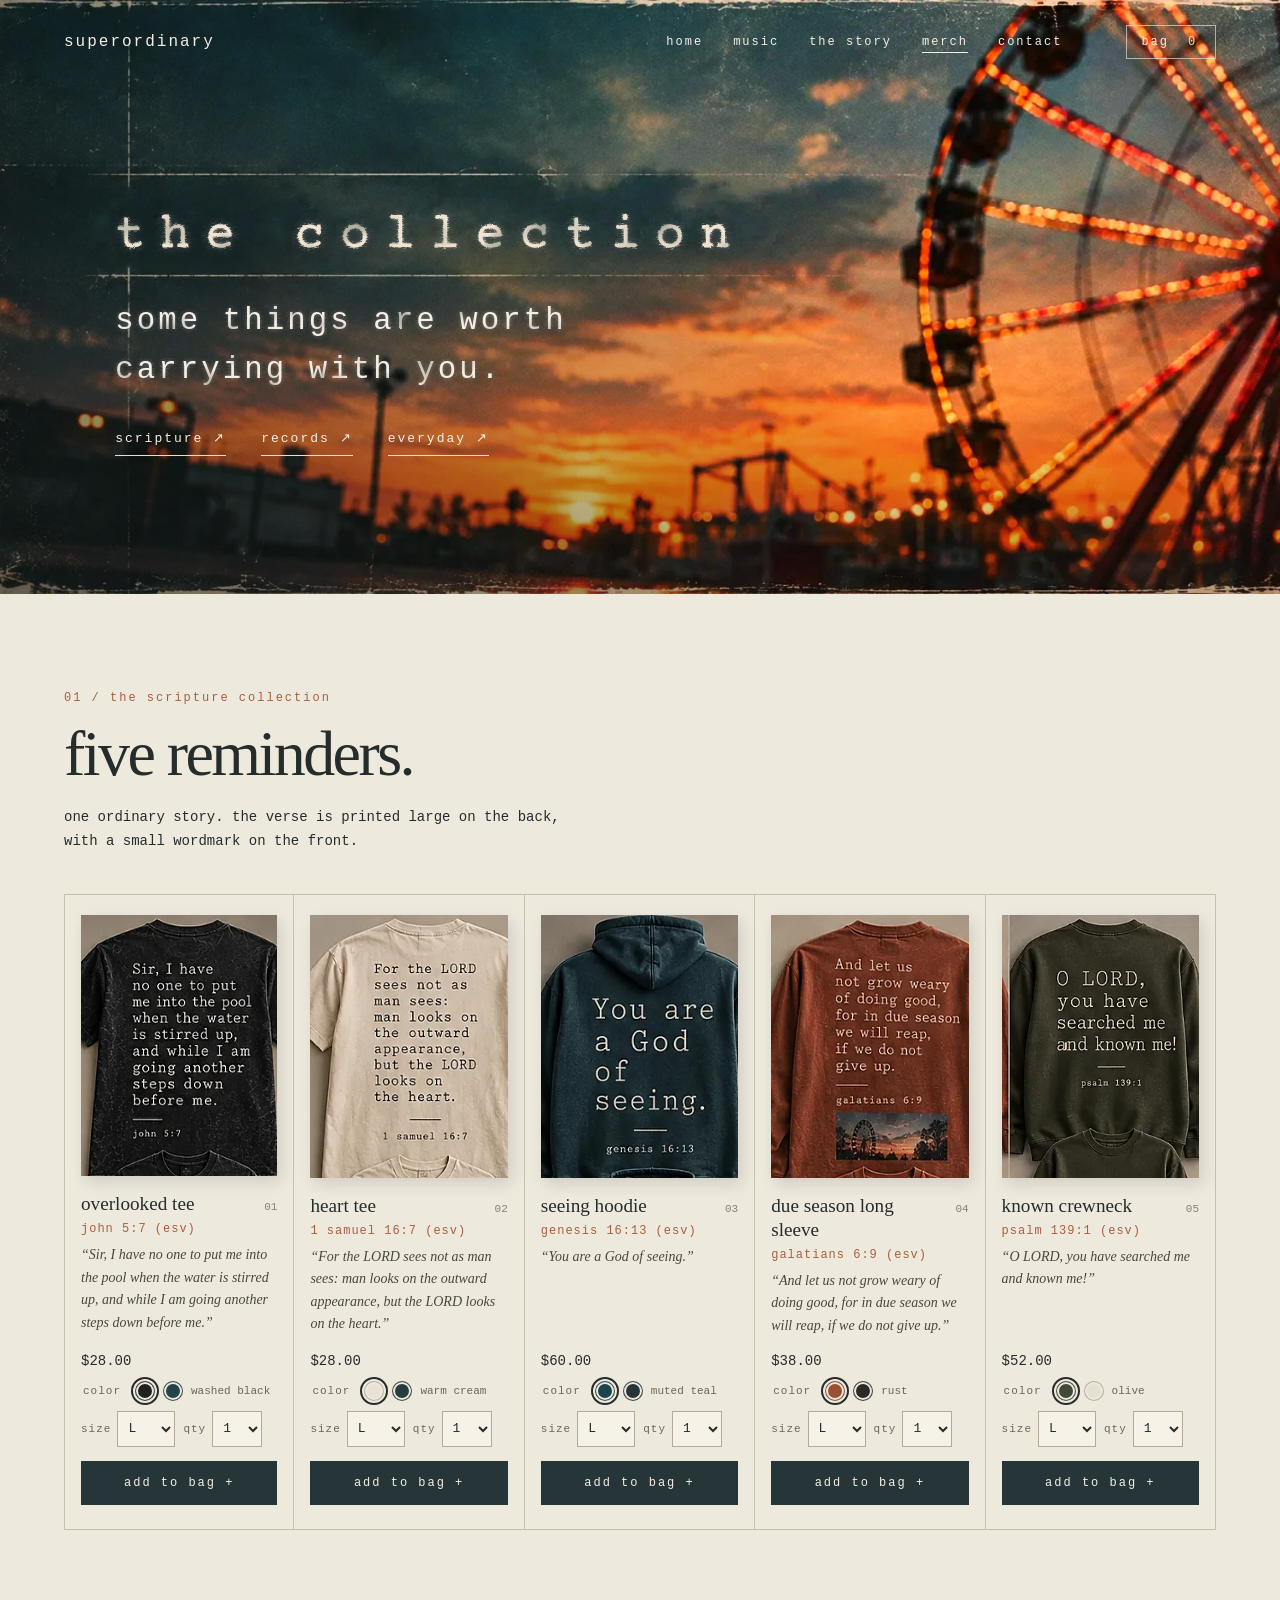
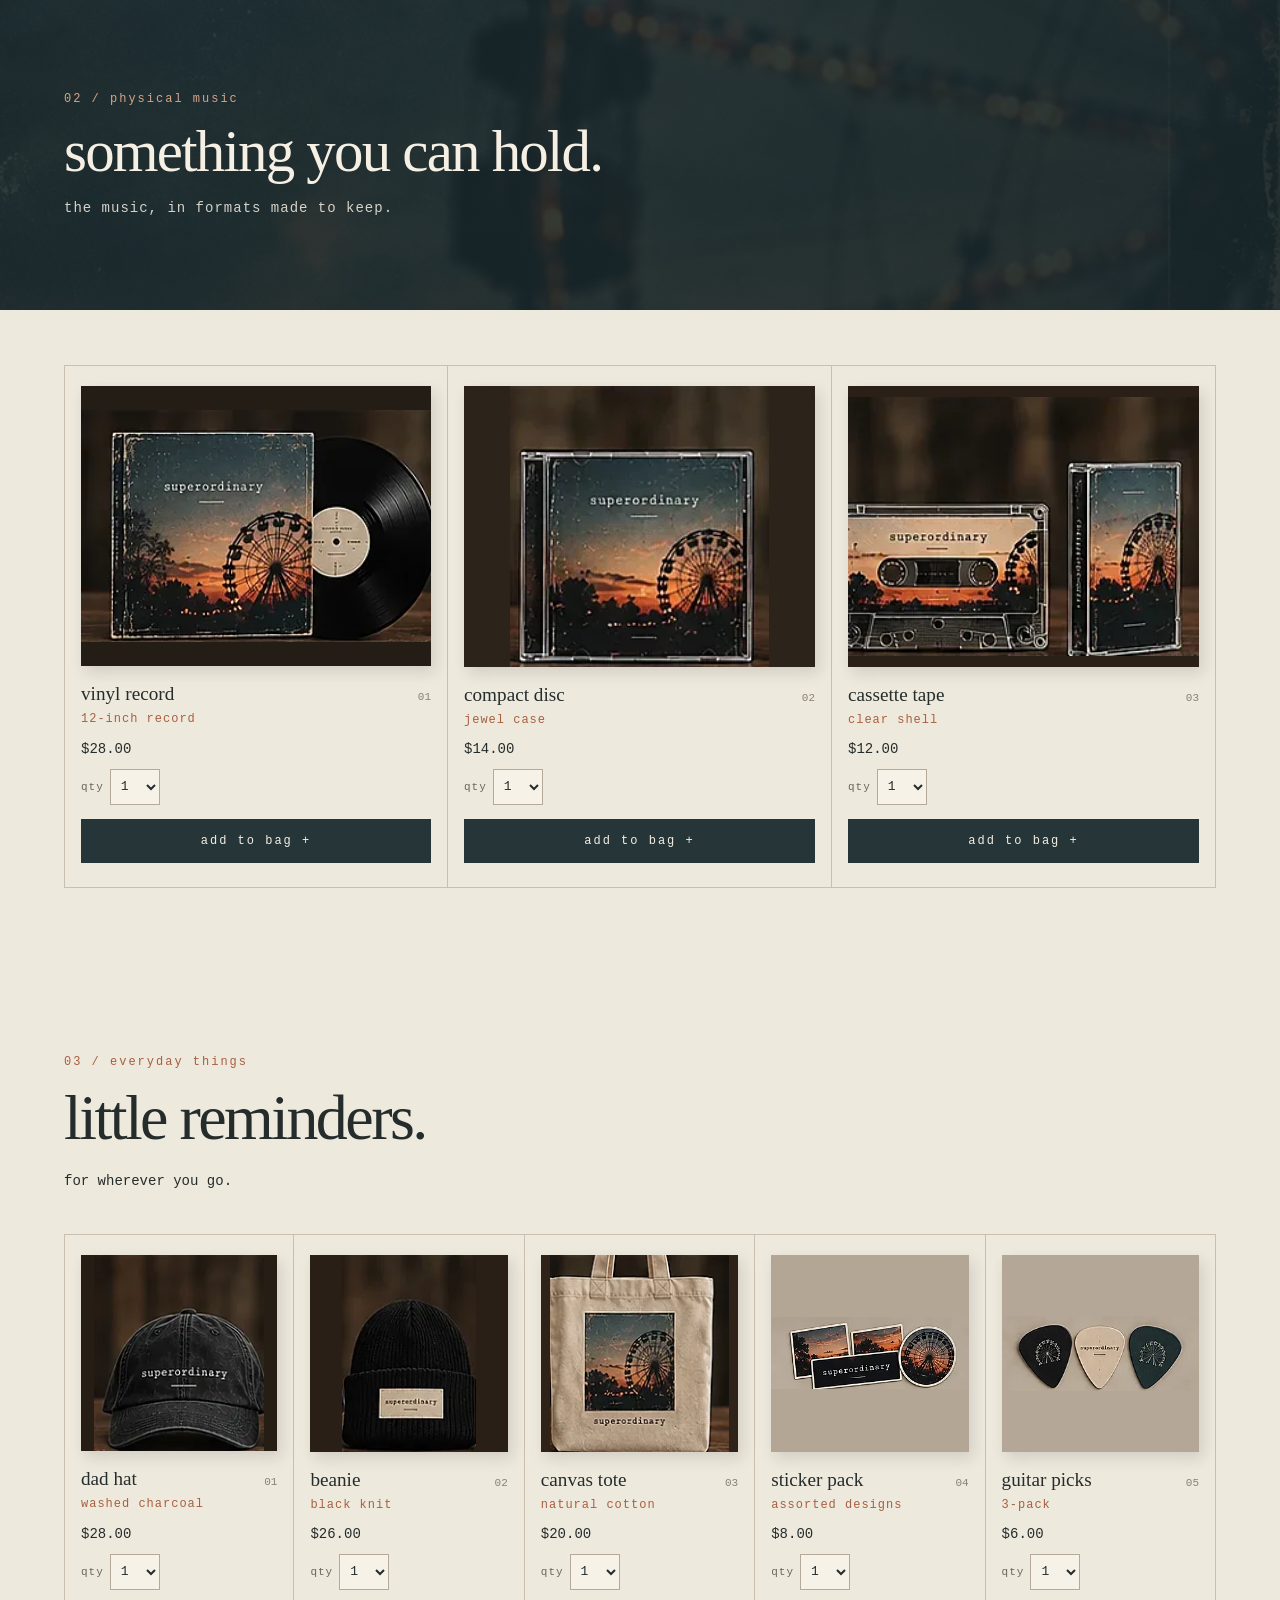
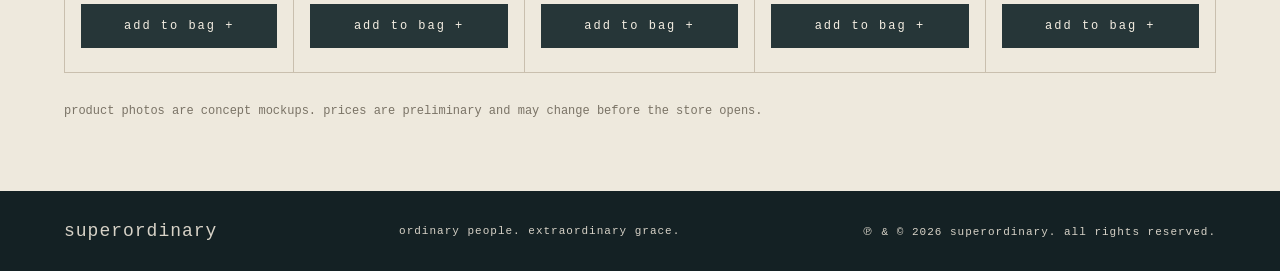
==== merch/index.html @ 072ef07f "Add /merch storefront page - merch/index.html reuses the site nav, hero (photo, ink title,   twinkle" ====
<!doctype html>
<html lang="en"><head><meta charset="utf-8"><meta name="viewport" content="width=device-width,initial-scale=1"><meta name="theme-color" content="#202b2d"><meta name="description" content="superordinary merch: scripture apparel, vinyl, CDs, cassettes and everyday things. ordinary people. extraordinary grace."><title>merch | superordinary</title><link rel="canonical" href="https://superordinarymusic.com/merch/"><meta property="og:type" content="website"><meta property="og:site_name" content="superordinary"><meta property="og:title" content="merch | superordinary"><meta property="og:description" content="Scripture apparel, vinyl, CDs, cassettes and everyday things from superordinary."><meta property="og:url" content="https://superordinarymusic.com/merch/"><meta property="og:image" content="https://superordinarymusic.com/assets/og.jpg"><meta property="og:image:width" content="1200"><meta property="og:image:height" content="630"><meta name="twitter:card" content="summary_large_image"><link rel="icon" type="image/png" sizes="32x32" href="../assets/favicon-32.png"><link rel="apple-touch-icon" href="../assets/apple-touch-icon.png"><link rel="stylesheet" href="../styles.css"><link rel="stylesheet" href="merch.css"></head>
<body class="merch-page"><svg width="0" height="0" style="position:absolute" aria-hidden="true" focusable="false"><defs><filter id="ink" x="-8%" y="-45%" width="116%" height="190%" color-interpolation-filters="sRGB"><feTurbulence type="fractalNoise" baseFrequency="0.9" numOctaves="2" seed="4" result="fine"/><feDisplacementMap in="SourceGraphic" in2="fine" scale="2.2" xChannelSelector="R" yChannelSelector="G" result="rough"/><feTurbulence type="fractalNoise" baseFrequency="0.22 1.1" numOctaves="3" seed="7" result="fiber"/><feGaussianBlur in="rough" stdDeviation="1.5" result="b1"/><feDisplacementMap in="b1" in2="fiber" scale="6" xChannelSelector="R" yChannelSelector="G" result="b1d"/><feComponentTransfer in="b1d" result="spread"><feFuncA type="table" tableValues="0 0 .5 .85 1"/></feComponentTransfer><feGaussianBlur in="rough" stdDeviation="4" result="b2"/><feDisplacementMap in="b2" in2="fiber" scale="12" xChannelSelector="G" yChannelSelector="R" result="b2d"/><feComponentTransfer in="b2d" result="seep"><feFuncA type="linear" slope=".42"/></feComponentTransfer><feTurbulence type="fractalNoise" baseFrequency="0.03" numOctaves="1" seed="2" result="patch"/><feColorMatrix in="patch" type="matrix" values="0 0 0 0 0 0 0 0 0 0 0 0 0 0 0 1.5 0 0 0 .2" result="density"/><feMerge result="inked"><feMergeNode in="seep"/><feMergeNode in="spread"/><feMergeNode in="rough"/></feMerge><feComposite in="inked" in2="density" operator="in"/></filter><filter id="ink-sm" x="-5%" y="-40%" width="110%" height="180%" color-interpolation-filters="sRGB"><feTurbulence type="fractalNoise" baseFrequency="0.9" numOctaves="2" seed="9" result="fine"/><feDisplacementMap in="SourceGraphic" in2="fine" scale="1.4" xChannelSelector="R" yChannelSelector="G" result="rough"/><feTurbulence type="fractalNoise" baseFrequency="0.25 1.2" numOctaves="3" seed="3" result="fiber"/><feGaussianBlur in="rough" stdDeviation="2.2" result="b2"/><feDisplacementMap in="b2" in2="fiber" scale="7" xChannelSelector="G" yChannelSelector="R" result="b2d"/><feComponentTransfer in="b2d" result="seep"><feFuncA type="linear" slope=".35"/></feComponentTransfer><feTurbulence type="fractalNoise" baseFrequency="0.04" numOctaves="1" seed="5" result="patch"/><feColorMatrix in="patch" type="matrix" values="0 0 0 0 0 0 0 0 0 0 0 0 0 0 0 1.3 0 0 0 .35" result="density"/><feMerge result="inked"><feMergeNode in="seep"/><feMergeNode in="rough"/></feMerge><feComposite in="inked" in2="density" operator="in"/></filter></defs></svg><a class="skip" href="#collection">skip to merchandise</a>
<header class="hero hero-merch" id="home"><div class="twinkles" aria-hidden="true"></div><nav class="nav" aria-label="Main navigation"><a class="brand-small" href="../">superordinary</a><button class="menu" type="button" aria-label="Toggle navigation" aria-expanded="false">menu +</button><div class="nav-links" id="navlinks"><a href="../#home">home</a><a href="../#music">music</a><a href="../#story">the story</a><a href="./" aria-current="page">merch</a><a href="../#contact">contact</a></div><button id="cart-toggle" class="cart-toggle" type="button" aria-controls="cart-panel" aria-expanded="false">bag <span id="cart-count">0</span><span class="sr-only"> items</span></button></nav><div class="hero-inner"><h1>the collection</h1><p class="hero-sub">some things are worth<br>carrying with you.</p><div class="hero-cta"><a href="#scripture">scripture <span>↗</span></a><a href="#records">records <span>↗</span></a><a href="#everyday">everyday <span>↗</span></a></div></div></header>
<main id="collection">
<section class="paper merch-section" id="scripture" aria-labelledby="scripture-title"><div class="wrap"><div class="section-head"><p class="kicker">01 / the scripture collection</p><h2 id="scripture-title">five reminders.</h2><p>one ordinary story. the verse is printed large on the back, with a small wordmark on the front.</p></div><div class="merch-grid merch-scripture" id="scripture-grid"></div></div></section>
<section class="merch-band" id="records" aria-labelledby="records-title"><div class="wrap"><p class="kicker">02 / physical music</p><h2 id="records-title">something you can hold.</h2><p>the music, in formats made to keep.</p></div></section>
<section class="paper merch-section merch-after-band" aria-label="Physical music"><div class="wrap"><div class="merch-grid merch-music" id="music-grid"></div></div></section>
<section class="paper merch-section" id="everyday" aria-labelledby="everyday-title"><div class="wrap"><div class="section-head"><p class="kicker">03 / everyday things</p><h2 id="everyday-title">little reminders.</h2><p>for wherever you go.</p></div><div class="merch-grid merch-extras" id="extras-grid"></div><p class="merch-note">product photos are concept mockups. prices are preliminary and may change before the store opens.</p></div></section>
</main>
<footer><a href="../">superordinary</a><span>ordinary people. extraordinary grace.</span><span>℗ &amp; © <span id="year"></span> superordinary. all rights reserved.</span></footer>
<div id="scrim" class="scrim" hidden></div>
<aside id="cart-panel" class="cart-panel" role="dialog" aria-modal="true" aria-labelledby="cart-title" aria-hidden="true" inert><div class="cart-head"><h2 id="cart-title">your bag</h2><button id="cart-close" class="icon-button" type="button" aria-label="Close shopping bag">×</button></div><div id="cart-items" class="cart-items"></div><div class="cart-bottom"><div class="subtotal"><span>subtotal</span><strong id="subtotal">$0.00</strong></div><p>the store isn't open yet. checkout is not connected, and no orders or payments are collected.</p><button class="checkout" type="button" disabled>checkout coming soon</button></div></aside>
<p id="cart-status" class="sr-only" role="status" aria-live="polite"></p>
<script src="merch.js"></script><script src="../script.js"></script>
</body></html>
---- styles.css ----
@font-face{font-family:'Courier Prime';src:url('assets/fonts/courier-prime.woff2') format('woff2');font-display:swap}:root{--ink:#252c2c;--paper:#eee9dd;--cream:#f5efe3;--teal:#263638;--rust:#a85f3f;--mono:'Courier New',Courier,monospace}*{box-sizing:border-box}html{scroll-behavior:smooth}body{margin:0;background:var(--paper);color:var(--ink);font-family:Georgia,'Times New Roman',serif}a{color:inherit}button{font:inherit}.skip{position:absolute;top:-100px;left:12px;background:white;padding:10px;z-index:20}.skip:focus{top:12px}.wrap{width:min(1160px,90%);margin:auto}.hero{min-height:720px;height:92vh;max-height:1000px;position:relative;color:#f4eee4;background:linear-gradient(90deg,rgba(17,32,34,.5),rgba(17,32,34,.18) 45%,rgba(19,28,29,0) 70%),url('assets/hero.webp') center/cover no-repeat;display:flex;flex-direction:column}.hero:after{content:'';pointer-events:none;position:absolute;inset:0;background:linear-gradient(0deg,rgba(20,28,29,.3),transparent 30%)}.nav{z-index:2;display:flex;align-items:center;gap:4rem;padding:25px 5%;font:12px var(--mono);letter-spacing:2px}.brand-small{text-decoration:none;font-size:16px;margin-right:auto}.nav-links{display:flex;gap:30px}.nav a{text-decoration:none}.nav a:hover,.hero-cta a:hover{color:#ffd3a7}.menu{display:none}.hero-inner{z-index:1;margin:auto 9%;max-width:800px;padding:50px 0 70px}.eyebrow,.kicker,.caption,.entry-number,.small-note{font:12px var(--mono);letter-spacing:2px;text-transform:lowercase}.hero h1{font-size:clamp(48px,8vw,112px);font-weight:400;letter-spacing:.08em;line-height:1;margin:20px 0 32px;text-shadow:0 2px 20px #1c2528}.hero-sub{font:clamp(20px,2.4vw,31px)/1.6 var(--mono);letter-spacing:.1em}.hero-cta{display:flex;gap:35px;margin-top:35px;font:13px var(--mono);letter-spacing:2px}.hero-cta a{text-decoration:none;border-bottom:1px solid #e8dfd2;padding-bottom:9px}.hero-foot{z-index:1;padding:0 5% 30px;font:12px var(--mono);letter-spacing:2px}.paper{background-color:var(--paper);background-image:radial-gradient(#6f5f4620 .7px,transparent .7px);background-size:6px 6px}.music-section,.journal-section{padding:95px 0}.section-head{margin-bottom:45px}.section-head h2,.story-copy h2,.closing h2{font:400 clamp(38px,5vw,66px) Georgia,serif;margin:10px 0 15px;letter-spacing:-.04em}.section-head>p:last-child{font:14px var(--mono)}.kicker{color:var(--rust)}.music-grid{display:grid;grid-template-columns:1fr 1fr .65fr;gap:6%;align-items:center}.record img{width:100%;aspect-ratio:1;object-fit:cover;box-shadow:8px 10px 20px #201e1e2a}.caption{display:block;margin-top:15px;color:#777}.record-info h3{font-size:clamp(25px,3vw,40px);font-weight:400;margin:12px 0 30px}.record-info em{font:14px var(--mono)}.tracklist{padding:0;list-style:none;counter-reset:track;font:14px/2.6 var(--mono)}.tracklist li{counter-increment:track;display:flex;gap:20px}.tracklist li:before{content:counter(track,decimal-leading-zero);color:var(--rust)}.release-note{font-size:16px;line-height:1.7;max-width:340px}.coming{font:12px var(--mono);opacity:.65}.links-row{border-top:1px solid #b5a999;padding-top:18px;margin-top:20px}.note-card{transform:rotate(-4deg);padding:40px 15px;background:#e2d9c8;box-shadow:4px 8px 20px #0002;text-align:center}.note-card p{font:italic clamp(19px,2.4vw,31px)/1.7 Georgia}.story-section{background:#202d30;color:#e8e2d6;display:grid;grid-template-columns:1fr 1fr;min-height:570px}.story-photo{min-height:520px;overflow:hidden}.story-photo img{width:100%;height:100%;object-fit:cover;filter:saturate(.72)}.story-copy{align-self:center;padding:70px clamp(30px,7vw,110px)}.story-copy p{max-width:560px;font-size:18px;line-height:1.8;color:#d0d3cf}.story-copy .kicker{font-size:12px;color:#d6a48a}.story-signoff{font:13px var(--mono)!important;letter-spacing:1px;border-top:1px solid #75807c;padding-top:25px;margin-top:35px}.journal-grid{display:grid;grid-template-columns:repeat(2,1fr);gap:45px 60px;align-items:start}.entry{border-top:1px solid #ab9d8b;padding-top:25px}.entry h3{font-size:29px;font-weight:400;margin:20px 0}.entry p{font-size:16px;line-height:1.8}.entry-number{color:var(--rust)}details{margin-top:25px}summary{cursor:pointer;list-style:none;border-bottom:1px solid #8e8070;display:inline-block;padding-bottom:6px;font:12px var(--mono);letter-spacing:1px}details[open] summary{margin-bottom:15px}.closing{background:linear-gradient(90deg,#17272bcf,#17272bd6),url('assets/closing.webp') center/cover;color:#f5efe4;text-align:center;padding:100px 0}.closing h2{margin:15px 0}.closing p{line-height:1.8}.contact-link{display:inline-block;margin-top:20px;padding:15px 28px;border:1px solid #b8a995;text-decoration:none;font:13px var(--mono);letter-spacing:2px}.contact-link:hover{background:#f3e8d7;color:#263638}.small-note{font-size:10px;opacity:.6;margin-top:22px}footer{background:#142124;color:#d7d2c7;display:flex;align-items:center;justify-content:space-between;gap:20px;padding:30px 5%;font:11px var(--mono);letter-spacing:1px}footer a{text-decoration:none;font-size:18px}@media(max-width:900px){.music-grid{grid-template-columns:1fr 1fr}.note-card{display:none}.hero{height:80vh;min-height:620px}.story-copy{padding:45px}.story-photo{min-height:450px}}@media(max-width:650px){.nav{padding:20px 6%;justify-content:space-between}.menu{display:block;background:transparent;border:1px solid #eee5d5;color:#fff;padding:9px 12px;font:12px var(--mono)}.nav-links{display:none;position:absolute;top:65px;left:0;right:0;background:#233337;padding:25px 6%;flex-direction:column;gap:20px}.nav-links.open{display:flex}.hero{min-height:610px;height:85svh}.hero{background:linear-gradient(0deg,rgba(17,32,34,.7) 0%,rgba(17,32,34,.35) 50%,rgba(17,32,34,.12)),url('assets/hero.webp') right center/cover no-repeat}.hero-inner{margin:auto 7% 0;padding:25px 0 40px}.hero .eyebrow{text-shadow:0 1px 8px #111c1e}.hero h1{font-size:clamp(35px,10vw,65px);letter-spacing:.025em}.hero-sub{font-size:19px}.hero-foot{font-size:10px}.music-section,.journal-section{padding:65px 0}.music-grid{grid-template-columns:1fr;gap:30px}.record{max-width:440px}.story-section{grid-template-columns:1fr}.story-photo{min-height:0;height:360px}.story-copy{padding:55px 7%}.journal-grid{grid-template-columns:1fr;gap:30px}.closing{padding:70px 0}footer{flex-direction:column;text-align:center}}
.entry .page{margin-top:4px}.entry .page p{font-size:16px;line-height:1.8;margin:0 0 14px}.tracklist li{display:block}.tracklist li:before{content:none}.track{counter-increment:none;display:flex;align-items:center;gap:14px;width:100%;background:none;border:0;padding:4px 0;color:inherit;font:14px/2.2 var(--mono);text-align:left;cursor:pointer}.track:before{content:counter(track,decimal-leading-zero);color:var(--rust);min-width:20px}.tracklist li{counter-increment:track}.track svg{width:10px;height:12px;fill:var(--rust);flex:none}.track .ic-pause{display:none}.track.playing .ic-play{display:none}.track.playing .ic-pause{display:block}.t-name{flex:1}.t-time{font-size:12px;opacity:.55}.track:hover .t-name,.track.active .t-name{color:var(--rust)}.track:focus-visible,.bar:focus-visible{outline:2px solid var(--rust);outline-offset:3px}.player{display:flex;align-items:center;gap:14px;margin:6px 0 4px}.player[hidden]{display:none}.bar{flex:1;height:14px;cursor:pointer;position:relative}.bar:before{content:'';position:absolute;left:0;right:0;top:6px;height:2px;background:#cfc4b3}.fill{position:absolute;left:0;top:6px;height:2px;width:0;background:var(--rust)}.now{font:12px var(--mono);opacity:.7;min-width:34px;text-align:right}.story-photo img{object-position:72% 60%}.record{position:relative}.record img{position:relative;z-index:1}.record:hover body:after{content:'';position:fixed;inset:0;pointer-events:none;z-index:50;opacity:.07;mix-blend-mode:multiply;background-image:url("data:image/svg+xml,%3Csvg xmlns='http://www.w3.org/2000/svg' width='160' height='160'%3E%3Cfilter id='n'%3E%3CfeTurbulence type='fractalNoise' baseFrequency='.9' numOctaves='2' stitchTiles='stitch'/%3E%3C/filter%3E%3Crect width='100%25' height='100%25' filter='url(%23n)'/%3E%3C/svg%3E")}
.hero h1{font-family:'Courier Prime','Courier New',monospace;font-weight:400;font-size:clamp(34px,4.6vw,70px);letter-spacing:.42em;color:#efe4d2;text-shadow:0 1px 14px rgba(20,28,29,.55);margin:20px 0 34px}@media(max-width:650px){.hero h1{font-size:clamp(22px,6.4vw,34px);letter-spacing:.3em}}.hero h1{filter:url(#ink)}.hero-sub{filter:url(#ink-sm)}.story-signoff .cite{display:block;margin-top:8px;opacity:.6;font-size:12px}.story-copy p:first-of-type:not(.kicker){}@media(min-width:651px){.story-photo{position:sticky;top:0;height:100vh;max-height:1000px;align-self:start;min-height:0}}
.twinkles{position:absolute;inset:0;overflow:hidden;pointer-events:none;z-index:0}.tw{position:absolute;border-radius:50%;transform:translate(-50%,-50%);opacity:0;mix-blend-mode:screen;background:radial-gradient(circle,rgba(255,236,200,.95) 0,rgba(255,190,110,.55) 28%,rgba(255,150,70,0) 70%);animation:tw var(--d) ease-in-out var(--w) infinite}.tw.out{mix-blend-mode:multiply;background:radial-gradient(circle,rgba(30,20,15,.75) 0,rgba(30,20,15,.35) 40%,rgba(30,20,15,0) 70%);animation-name:out}@keyframes tw{0%,100%{opacity:0}45%{opacity:.9}55%{opacity:.75}}@keyframes out{0%,86%,100%{opacity:0}88%{opacity:1}91%{opacity:.2}93%{opacity:1}96%{opacity:0}}@media(prefers-reduced-motion:reduce){.twinkles{display:none}}.music-grid{grid-template-columns:minmax(0,.85fr) minmax(0,1fr);gap:8%}
---- merch/merch.css ----
/* superordinary merch page. Builds on ../styles.css (tokens, nav, hero, footer). */
.sr-only{position:absolute;width:1px;height:1px;padding:0;margin:-1px;overflow:hidden;clip:rect(0 0 0 0);white-space:nowrap;border:0}

/* nav + bag */
.nav a[aria-current="page"]{text-decoration:underline;text-underline-offset:7px}
.cart-toggle{background:transparent;border:1px solid #eee5d5aa;color:#f4eee4;padding:9px 14px;font:12px var(--mono);letter-spacing:2px;cursor:pointer;white-space:nowrap}
.cart-toggle:hover{background:#f4eee414}
#cart-count{display:inline-block;min-width:1.4em;margin-left:6px;color:#ffd3a7}

/* shorter hero, same photo, title, ink + twinkles */
.hero.hero-merch{height:66vh;min-height:520px;max-height:720px}
.hero-merch .hero-inner{padding:30px 0 60px}
.hero-merch h1{font-size:clamp(30px,3.9vw,58px);letter-spacing:.3em;white-space:nowrap}
@media(max-width:650px){.hero-merch h1{font-size:clamp(20px,6vw,30px);letter-spacing:.2em}}

/* sections */
.merch-section{padding:85px 0 70px}
.merch-section .section-head{margin-bottom:40px}
.merch-section .section-head>p:last-child{max-width:520px;line-height:1.7}
.merch-after-band{padding-top:55px}
.merch-band{background:linear-gradient(90deg,#17272bd9,#17272be6),url('../assets/closing.webp') center/cover;color:#f5efe4;padding:80px 0}
.merch-band h2{font:400 clamp(34px,4.6vw,60px) Georgia,serif;letter-spacing:-.03em;margin:12px 0}
.merch-band .kicker{color:#d6a48a}
.merch-band p:last-child{font:14px var(--mono);letter-spacing:1px;opacity:.85}

/* grid */
.merch-grid{display:grid;gap:0;border-top:1px solid #c9bfae}
.merch-scripture,.merch-extras{grid-template-columns:repeat(5,minmax(0,1fr))}
.merch-music{grid-template-columns:repeat(3,minmax(0,1fr))}
.product{min-width:0;display:flex;flex-direction:column;padding:20px 16px 24px;border-right:1px solid #c9bfae;border-bottom:1px solid #c9bfae}
.product:first-child{border-left:1px solid #c9bfae}
.product-image{display:block;width:100%;aspect-ratio:3/4;object-fit:cover;object-position:top center;background:#d9d0c1;box-shadow:4px 6px 14px #201e1e22}
.merch-music .product-image{aspect-ratio:1.25}
.merch-extras .product-image{aspect-ratio:1}
.product-image.fit{object-fit:contain;object-position:center}
.product-top{display:flex;justify-content:space-between;align-items:baseline;gap:10px;margin:16px 0 6px}
.product h3{font:400 clamp(17px,1.5vw,21px)/1.25 Georgia,serif;margin:0}
.product .number{font:11px var(--mono);color:#8a8274}
.product .ref{font:12px var(--mono);letter-spacing:1px;color:var(--rust);margin:0 0 8px}
.product .verse{font:italic 14px/1.6 Georgia,serif;color:#4a4740;margin:0 0 10px}
.product .price{font:14px var(--mono);margin:auto 0 12px;padding-top:6px}
.options{display:flex;flex-direction:column;gap:10px;margin-bottom:14px}
.swatches{border:0;padding:0;margin:0;display:flex;align-items:center;gap:8px;flex-wrap:wrap}
.swatches legend{float:left;font:11px var(--mono);letter-spacing:1px;color:#6b665c;margin-right:4px}
.swatch-label{position:relative;display:inline-flex;cursor:pointer}
.swatch-label input{position:absolute;opacity:0;inset:0;margin:0;cursor:pointer}
.swatch{width:20px;height:20px;border-radius:50%;border:1px solid #6b665c66;box-shadow:inset 0 0 0 2px #eee9dd}
.swatch-label input:checked+.swatch{outline:2px solid var(--ink);outline-offset:2px}
.swatch-label input:focus-visible+.swatch{outline:3px solid var(--rust);outline-offset:3px}
.swatch-name{font:11px var(--mono);color:#6b665c}
.selects{display:flex;align-items:center;gap:8px;flex-wrap:wrap}
.selects .pair{display:inline-flex;align-items:center;gap:6px;white-space:nowrap}
.selects label{font:11px var(--mono);letter-spacing:1px;color:#6b665c}
.selects select{font:13px var(--mono);background:#f7f2e8;color:var(--ink);border:1px solid #b5a999;padding:7px 6px;min-height:36px}
.add{width:100%;min-height:44px;background:var(--teal);color:#f5efe3;border:1px solid var(--teal);font:12px var(--mono);letter-spacing:2px;cursor:pointer;transition:background .2s}
.add:hover{background:#34494c}
.merch-page button:focus-visible,.merch-page select:focus-visible,.merch-page a:focus-visible{outline:3px solid var(--rust);outline-offset:3px}
.merch-note{font:12px var(--mono);color:#7a7366;margin:28px 0 0;line-height:1.7}

/* bag */
.scrim{position:fixed;inset:0;background:#0f1819aa;z-index:60}
.scrim[hidden]{display:none}
.cart-panel{position:fixed;right:0;top:0;height:100dvh;width:min(440px,100%);background:var(--cream);color:var(--ink);z-index:61;display:flex;flex-direction:column;transform:translateX(101%);visibility:hidden;transition:transform .25s ease,visibility 0s linear .25s}
.cart-panel.open{transform:none;visibility:visible;box-shadow:-8px 0 40px #0003;transition:transform .25s ease}
.cart-head{display:flex;align-items:center;justify-content:space-between;padding:18px 24px;border-bottom:1px solid #d6ccbc}
.cart-head h2{font:400 26px Georgia,serif;margin:0}
.icon-button{background:none;border:0;font-size:30px;line-height:1;width:44px;height:44px;cursor:pointer;color:var(--ink)}
.cart-items{padding:8px 24px;overflow:auto;flex:1}
.cart-empty{font:13px var(--mono);color:#6b665c;margin-top:20px}
.cart-row{display:grid;grid-template-columns:64px 1fr auto;gap:14px;padding:16px 0;border-bottom:1px solid #d6ccbc}
.cart-row img{width:64px;height:78px;object-fit:cover;object-position:top}
.cart-row h3{font:400 16px Georgia,serif;margin:0 0 4px}
.cart-row p{font:12px var(--mono);color:#6b665c;margin:0 0 8px}
.cart-qty{display:inline-flex;align-items:center;border:1px solid #b5a999;margin-right:12px}
.cart-qty button{width:36px;height:36px;border:0;background:none;font:16px var(--mono);cursor:pointer;color:var(--ink)}
.cart-qty button:disabled{opacity:.35;cursor:default}
.cart-qty span{min-width:24px;text-align:center;font:13px var(--mono)}
.remove{border:0;background:none;padding:6px 0;font:11px var(--mono);text-decoration:underline;color:#6b665c;cursor:pointer}
.line-total{font:13px var(--mono)}
.cart-bottom{padding:20px 24px 24px;border-top:1px solid #d6ccbc}
.subtotal{display:flex;justify-content:space-between;font:14px var(--mono)}
.cart-bottom p{font:12px/1.7 var(--mono);color:#6b665c}
.checkout{width:100%;min-height:48px;border:1px dashed #9a9284;background:#e3dccf;color:#6b665c;font:12px var(--mono);letter-spacing:2px;cursor:not-allowed}

@media(max-width:1100px){
  .merch-scripture,.merch-extras{grid-template-columns:repeat(3,minmax(0,1fr))}
  .merch-scripture .product:nth-child(3n+1),.merch-extras .product:nth-child(3n+1){border-left:1px solid #c9bfae}
}
@media(max-width:650px){
  .nav .brand-small{order:1}.cart-toggle{order:2;margin-left:auto;padding:8px 10px}.nav .menu{order:3}
  .nav{gap:10px}
  .hero.hero-merch{height:auto;min-height:480px}
  .merch-section{padding:60px 0 50px}.merch-band{padding:55px 0}
  .merch-scripture,.merch-music,.merch-extras{grid-template-columns:repeat(2,minmax(0,1fr))}
  .merch-grid .product{border-left:0}
  .merch-grid .product:nth-child(odd){border-left:1px solid #c9bfae}
  .merch-scripture .product:nth-child(3n+1),.merch-extras .product:nth-child(3n+1){border-left:0}
  .merch-scripture .product:nth-child(odd),.merch-extras .product:nth-child(odd){border-left:1px solid #c9bfae}
  .product{padding:14px 10px 18px}
  .product .verse{font-size:13px}
  .selects{gap:6px 8px}
  .selects select{min-width:58px;padding:7px 4px}
  .hero-merch .hero-cta{gap:18px;flex-wrap:wrap}
  .hero-merch .hero-cta a{white-space:nowrap}
}
@media(max-width:380px){
  .merch-scripture,.merch-music,.merch-extras{grid-template-columns:1fr}
  .merch-grid .product{border-left:1px solid #c9bfae!important}
}
@media(prefers-reduced-motion:reduce){.cart-panel,.add{transition:none}}
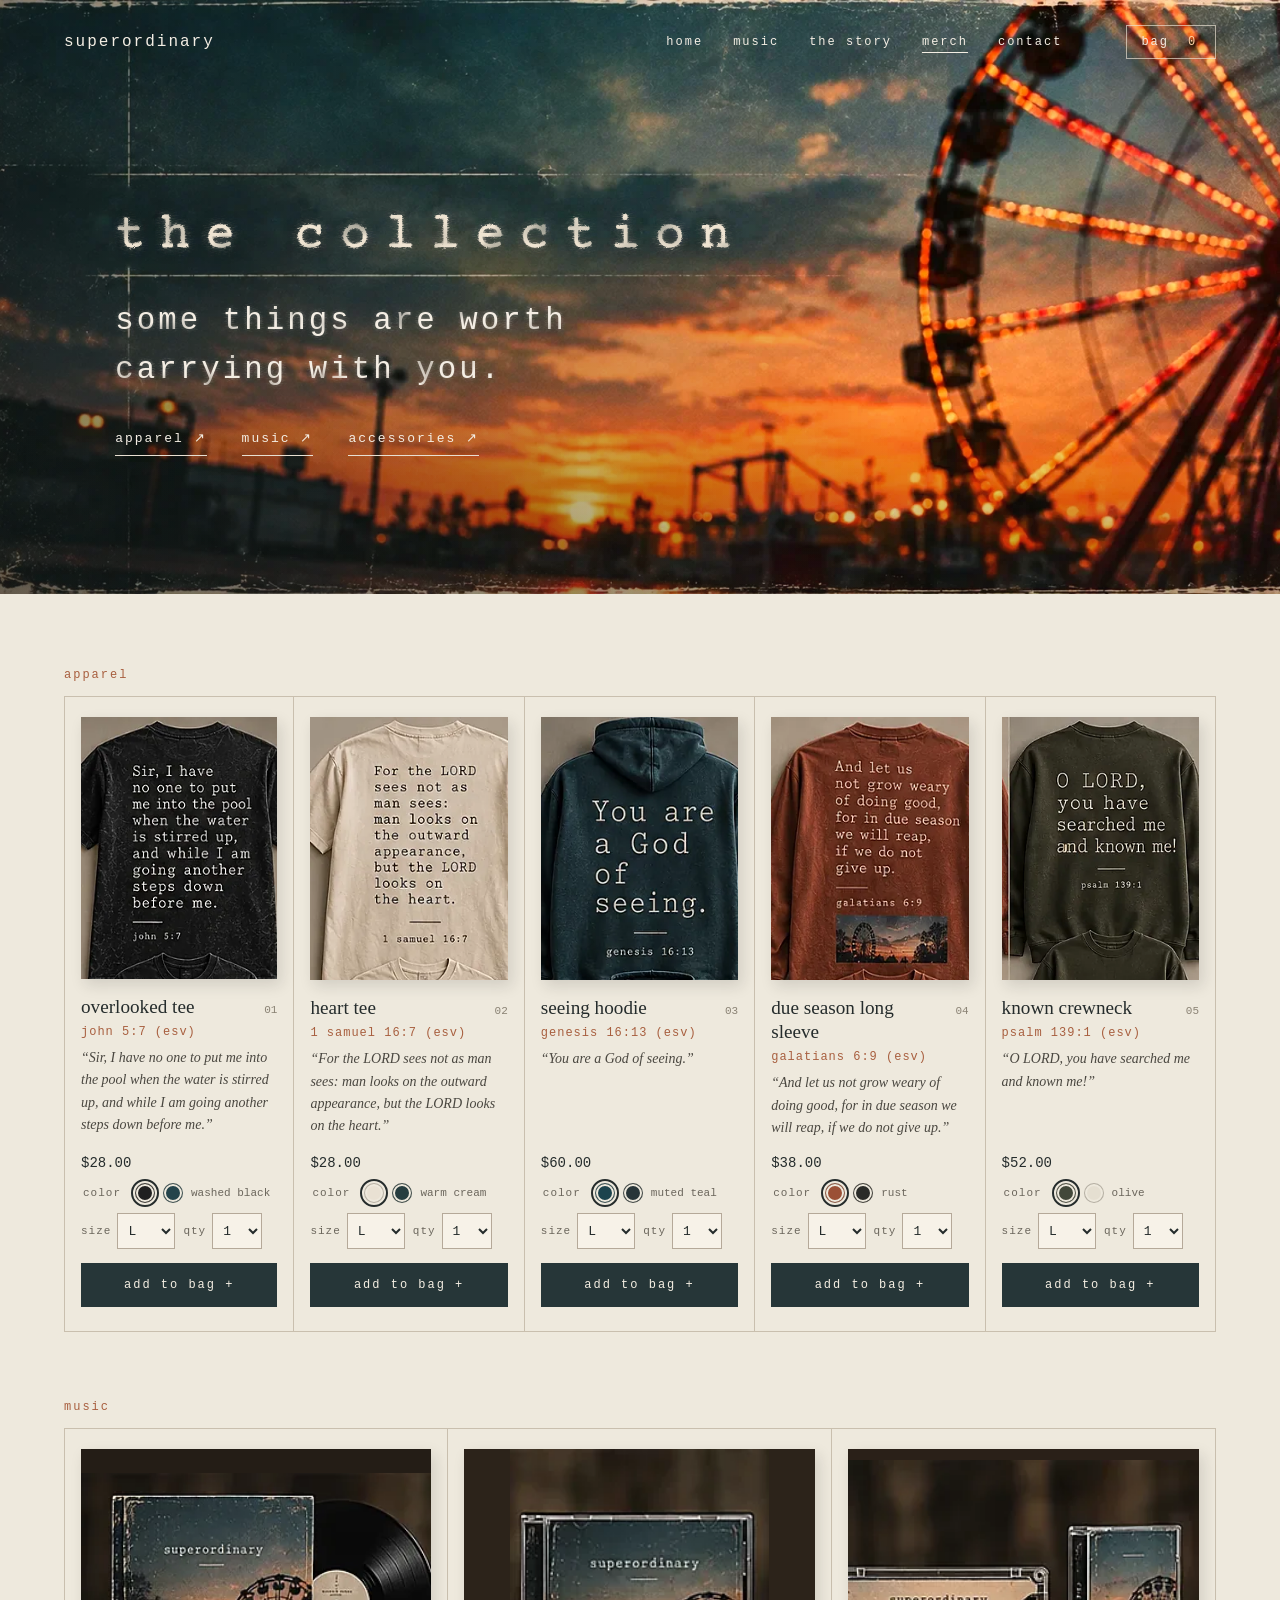
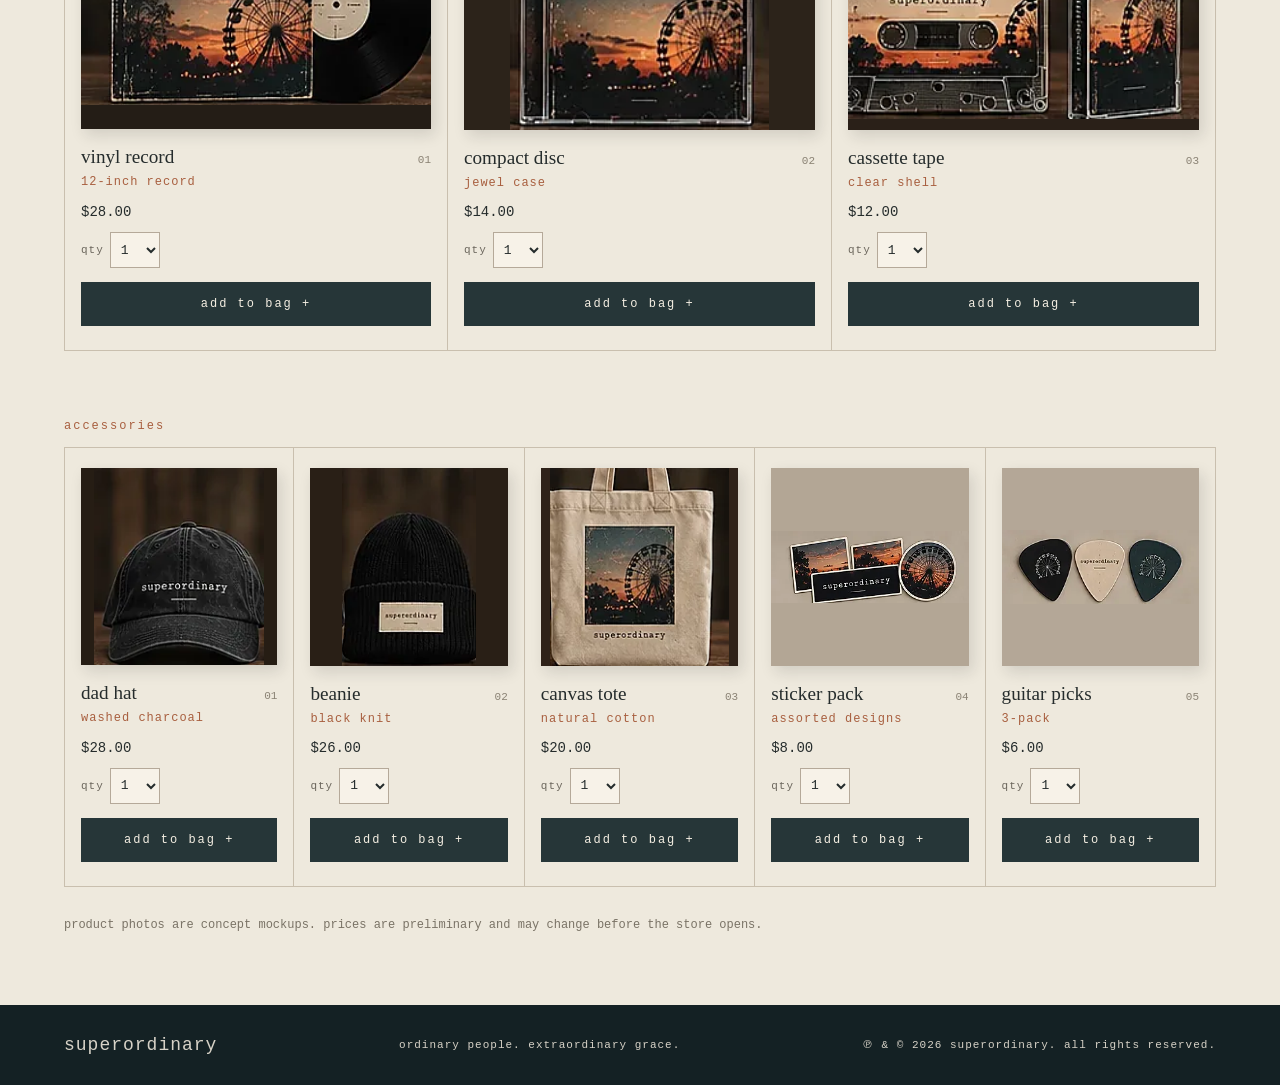
==== commit 832d3566: "Draft: replace merch section titles with simple labels Not approved yet; kept off main so the live s" ====
--- a/merch/index.html
+++ b/merch/index.html
@@ -1,13 +1,13 @@
 <!doctype html>
 <html lang="en"><head><meta charset="utf-8"><meta name="viewport" content="width=device-width,initial-scale=1"><meta name="theme-color" content="#202b2d"><meta name="description" content="superordinary merch: scripture apparel, vinyl, CDs, cassettes and everyday things. ordinary people. extraordinary grace."><title>merch | superordinary</title><link rel="canonical" href="https://superordinarymusic.com/merch/"><meta property="og:type" content="website"><meta property="og:site_name" content="superordinary"><meta property="og:title" content="merch | superordinary"><meta property="og:description" content="Scripture apparel, vinyl, CDs, cassettes and everyday things from superordinary."><meta property="og:url" content="https://superordinarymusic.com/merch/"><meta property="og:image" content="https://superordinarymusic.com/assets/og.jpg"><meta property="og:image:width" content="1200"><meta property="og:image:height" content="630"><meta name="twitter:card" content="summary_large_image"><link rel="icon" type="image/png" sizes="32x32" href="../assets/favicon-32.png"><link rel="apple-touch-icon" href="../assets/apple-touch-icon.png"><link rel="stylesheet" href="../styles.css"><link rel="stylesheet" href="merch.css"></head>
 <body class="merch-page"><svg width="0" height="0" style="position:absolute" aria-hidden="true" focusable="false"><defs><filter id="ink" x="-8%" y="-45%" width="116%" height="190%" color-interpolation-filters="sRGB"><feTurbulence type="fractalNoise" baseFrequency="0.9" numOctaves="2" seed="4" result="fine"/><feDisplacementMap in="SourceGraphic" in2="fine" scale="2.2" xChannelSelector="R" yChannelSelector="G" result="rough"/><feTurbulence type="fractalNoise" baseFrequency="0.22 1.1" numOctaves="3" seed="7" result="fiber"/><feGaussianBlur in="rough" stdDeviation="1.5" result="b1"/><feDisplacementMap in="b1" in2="fiber" scale="6" xChannelSelector="R" yChannelSelector="G" result="b1d"/><feComponentTransfer in="b1d" result="spread"><feFuncA type="table" tableValues="0 0 .5 .85 1"/></feComponentTransfer><feGaussianBlur in="rough" stdDeviation="4" result="b2"/><feDisplacementMap in="b2" in2="fiber" scale="12" xChannelSelector="G" yChannelSelector="R" result="b2d"/><feComponentTransfer in="b2d" result="seep"><feFuncA type="linear" slope=".42"/></feComponentTransfer><feTurbulence type="fractalNoise" baseFrequency="0.03" numOctaves="1" seed="2" result="patch"/><feColorMatrix in="patch" type="matrix" values="0 0 0 0 0 0 0 0 0 0 0 0 0 0 0 1.5 0 0 0 .2" result="density"/><feMerge result="inked"><feMergeNode in="seep"/><feMergeNode in="spread"/><feMergeNode in="rough"/></feMerge><feComposite in="inked" in2="density" operator="in"/></filter><filter id="ink-sm" x="-5%" y="-40%" width="110%" height="180%" color-interpolation-filters="sRGB"><feTurbulence type="fractalNoise" baseFrequency="0.9" numOctaves="2" seed="9" result="fine"/><feDisplacementMap in="SourceGraphic" in2="fine" scale="1.4" xChannelSelector="R" yChannelSelector="G" result="rough"/><feTurbulence type="fractalNoise" baseFrequency="0.25 1.2" numOctaves="3" seed="3" result="fiber"/><feGaussianBlur in="rough" stdDeviation="2.2" result="b2"/><feDisplacementMap in="b2" in2="fiber" scale="7" xChannelSelector="G" yChannelSelector="R" result="b2d"/><feComponentTransfer in="b2d" result="seep"><feFuncA type="linear" slope=".35"/></feComponentTransfer><feTurbulence type="fractalNoise" baseFrequency="0.04" numOctaves="1" seed="5" result="patch"/><feColorMatrix in="patch" type="matrix" values="0 0 0 0 0 0 0 0 0 0 0 0 0 0 0 1.3 0 0 0 .35" result="density"/><feMerge result="inked"><feMergeNode in="seep"/><feMergeNode in="rough"/></feMerge><feComposite in="inked" in2="density" operator="in"/></filter></defs></svg><a class="skip" href="#collection">skip to merchandise</a>
-<header class="hero hero-merch" id="home"><div class="twinkles" aria-hidden="true"></div><nav class="nav" aria-label="Main navigation"><a class="brand-small" href="../">superordinary</a><button class="menu" type="button" aria-label="Toggle navigation" aria-expanded="false">menu +</button><div class="nav-links" id="navlinks"><a href="../#home">home</a><a href="../#music">music</a><a href="../#story">the story</a><a href="./" aria-current="page">merch</a><a href="../#contact">contact</a></div><button id="cart-toggle" class="cart-toggle" type="button" aria-controls="cart-panel" aria-expanded="false">bag <span id="cart-count">0</span><span class="sr-only"> items</span></button></nav><div class="hero-inner"><h1>the collection</h1><p class="hero-sub">some things are worth<br>carrying with you.</p><div class="hero-cta"><a href="#scripture">scripture <span>↗</span></a><a href="#records">records <span>↗</span></a><a href="#everyday">everyday <span>↗</span></a></div></div></header>
-<main id="collection">
-<section class="paper merch-section" id="scripture" aria-labelledby="scripture-title"><div class="wrap"><div class="section-head"><p class="kicker">01 / the scripture collection</p><h2 id="scripture-title">five reminders.</h2><p>one ordinary story. the verse is printed large on the back, with a small wordmark on the front.</p></div><div class="merch-grid merch-scripture" id="scripture-grid"></div></div></section>
-<section class="merch-band" id="records" aria-labelledby="records-title"><div class="wrap"><p class="kicker">02 / physical music</p><h2 id="records-title">something you can hold.</h2><p>the music, in formats made to keep.</p></div></section>
-<section class="paper merch-section merch-after-band" aria-label="Physical music"><div class="wrap"><div class="merch-grid merch-music" id="music-grid"></div></div></section>
-<section class="paper merch-section" id="everyday" aria-labelledby="everyday-title"><div class="wrap"><div class="section-head"><p class="kicker">03 / everyday things</p><h2 id="everyday-title">little reminders.</h2><p>for wherever you go.</p></div><div class="merch-grid merch-extras" id="extras-grid"></div><p class="merch-note">product photos are concept mockups. prices are preliminary and may change before the store opens.</p></div></section>
-</main>
+<header class="hero hero-merch" id="home"><div class="twinkles" aria-hidden="true"></div><nav class="nav" aria-label="Main navigation"><a class="brand-small" href="../">superordinary</a><button class="menu" type="button" aria-label="Toggle navigation" aria-expanded="false">menu +</button><div class="nav-links" id="navlinks"><a href="../#home">home</a><a href="../#music">music</a><a href="../#story">the story</a><a href="./" aria-current="page">merch</a><a href="../#contact">contact</a></div><button id="cart-toggle" class="cart-toggle" type="button" aria-controls="cart-panel" aria-expanded="false">bag <span id="cart-count">0</span><span class="sr-only"> items</span></button></nav><div class="hero-inner"><h1>the collection</h1><p class="hero-sub">some things are worth<br>carrying with you.</p><div class="hero-cta"><a href="#scripture">apparel <span>↗</span></a><a href="#records">music <span>↗</span></a><a href="#everyday">accessories <span>↗</span></a></div></div></header>
+<main id="collection" class="paper merch-section merch-flat"><div class="wrap">
+<h2 class="merch-label" id="scripture">apparel</h2><div class="merch-grid merch-scripture" id="scripture-grid"></div>
+<h2 class="merch-label" id="records">music</h2><div class="merch-grid merch-music" id="music-grid"></div>
+<h2 class="merch-label" id="everyday">accessories</h2><div class="merch-grid merch-extras" id="extras-grid"></div>
+<p class="merch-note">product photos are concept mockups. prices are preliminary and may change before the store opens.</p>
+</div></main>
 <footer><a href="../">superordinary</a><span>ordinary people. extraordinary grace.</span><span>℗ &amp; © <span id="year"></span> superordinary. all rights reserved.</span></footer>
 <div id="scrim" class="scrim" hidden></div>
 <aside id="cart-panel" class="cart-panel" role="dialog" aria-modal="true" aria-labelledby="cart-title" aria-hidden="true" inert><div class="cart-head"><h2 id="cart-title">your bag</h2><button id="cart-close" class="icon-button" type="button" aria-label="Close shopping bag">×</button></div><div id="cart-items" class="cart-items"></div><div class="cart-bottom"><div class="subtotal"><span>subtotal</span><strong id="subtotal">$0.00</strong></div><p>the store isn't open yet. checkout is not connected, and no orders or payments are collected.</p><button class="checkout" type="button" disabled>checkout coming soon</button></div></aside>
--- a/merch/merch.css
+++ b/merch/merch.css
@@ -108,3 +108,4 @@
   .merch-grid .product{border-left:1px solid #c9bfae!important}
 }
 @media(prefers-reduced-motion:reduce){.cart-panel,.add{transition:none}}
+.merch-flat{padding-top:70px}.merch-label{font:12px var(--mono);letter-spacing:2px;color:var(--rust);font-weight:400;margin:0 0 14px;padding-top:4px}.merch-label:not(:first-child){margin-top:64px}@media(max-width:650px){.merch-flat{padding-top:50px}.merch-label:not(:first-child){margin-top:44px}}
